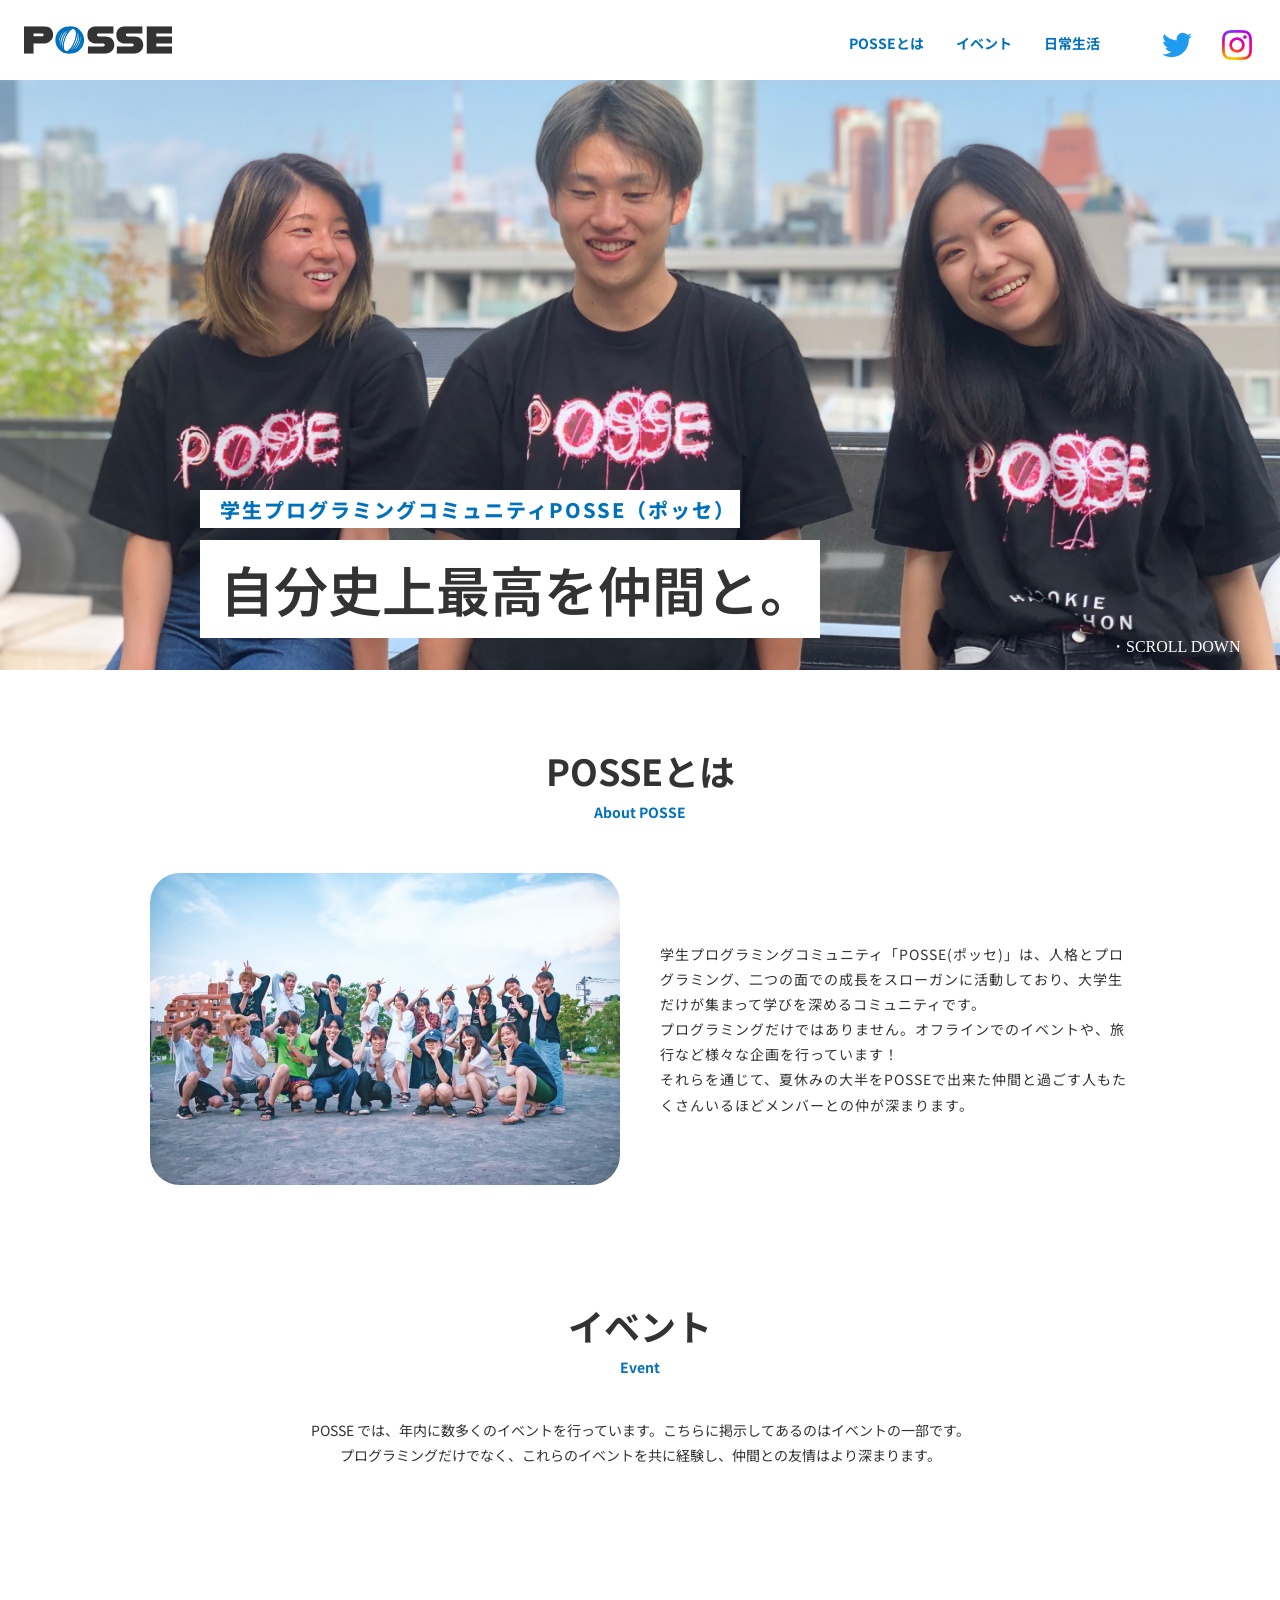
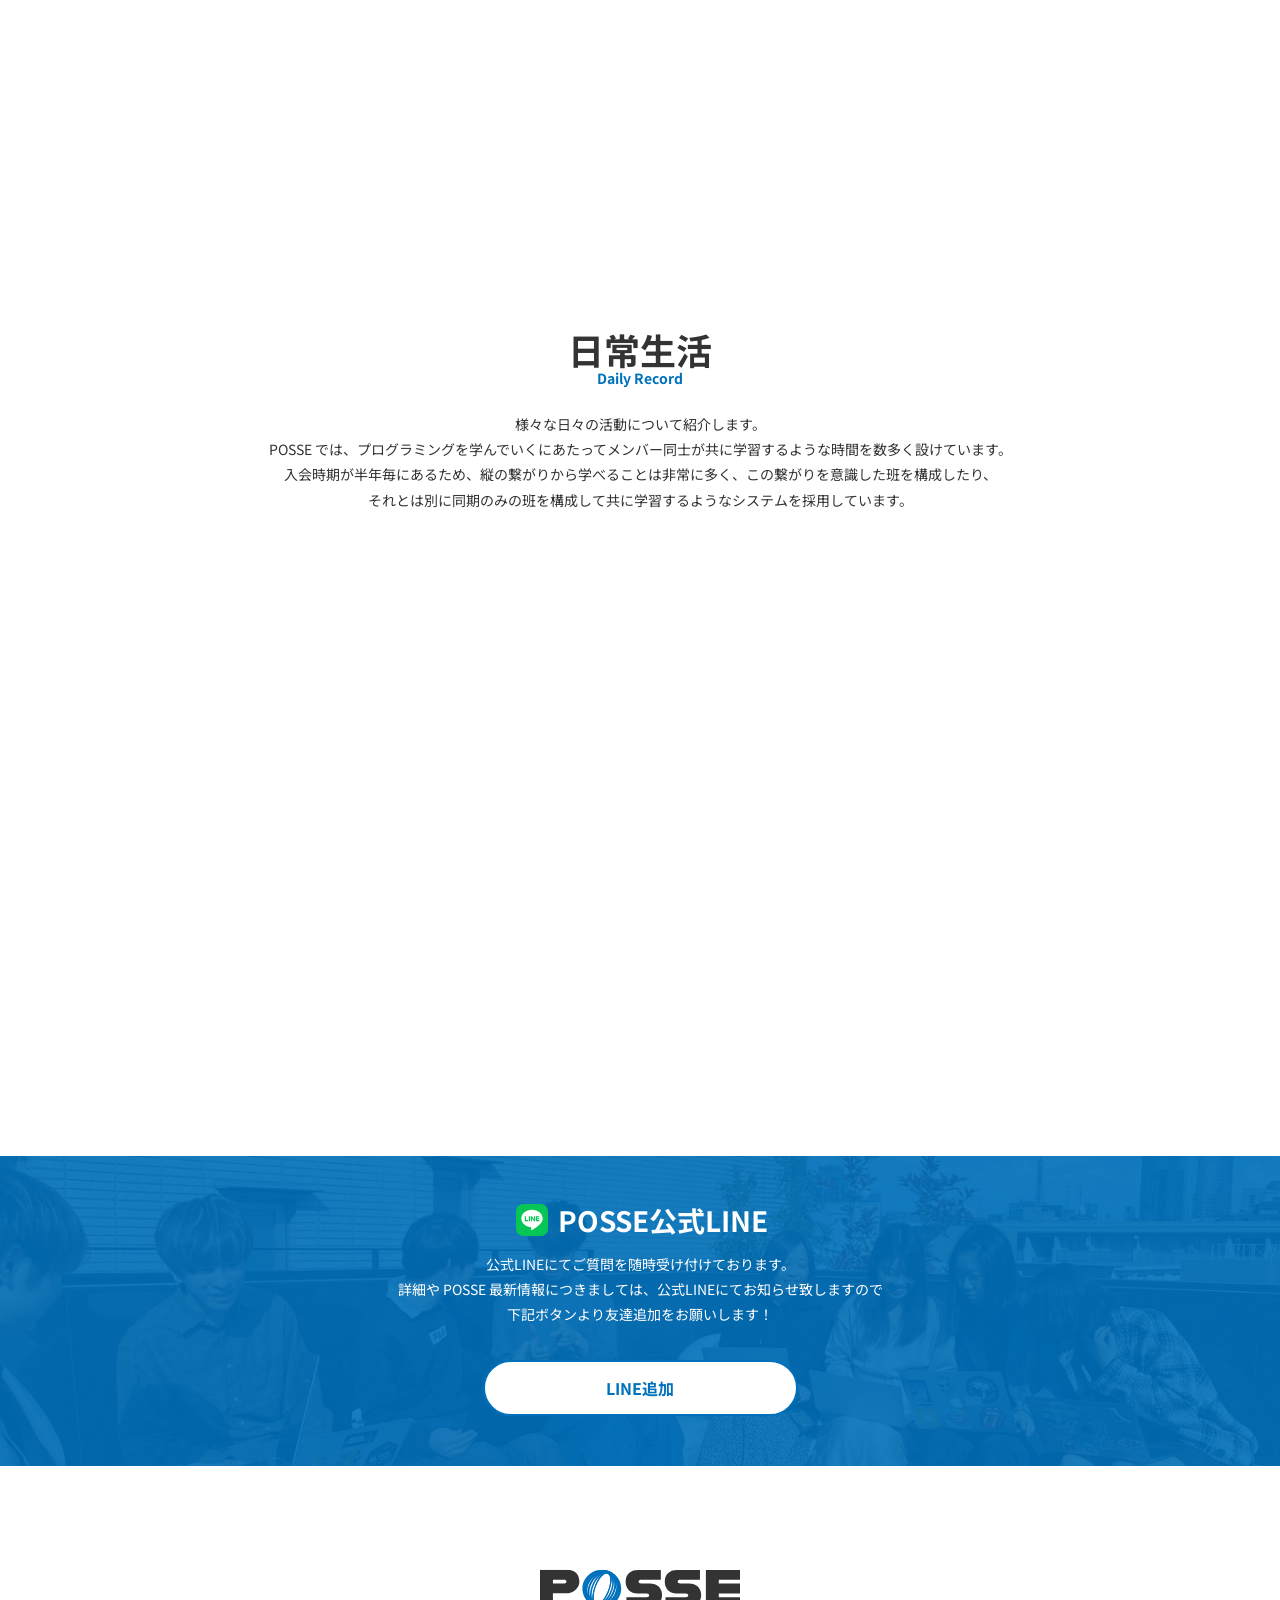
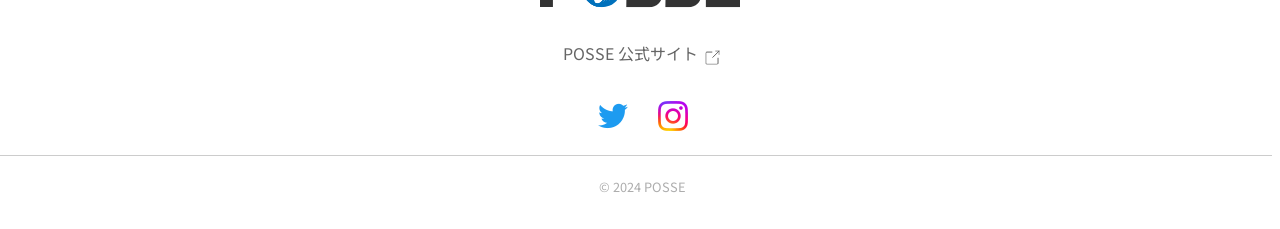
==== index/index.html @ 7b8f56f0 "変更した" ====
<!DOCTYPE html>
<html lang="en">
<head>
  <meta charset="UTF-8" />
  <meta name="viewport" content="width=device-width, initial-scale=1.0" />
  <meta http-equiv="X-UA-Compatible" content="IE=edge" />
  <title>POSSE課題</title>
  <link rel="stylesheet" href="../assets/css/style.css">
  <link rel="stylesheet" href="../assets/css/reset.css">
  <script src="https://cdn.jsdelivr.net/npm/@splidejs/splide@4.1.4/dist/js/splide.min.js"></script>
  <link href="https://cdn.jsdelivr.net/npm/@splidejs/splide@4.1.4/dist/css/splide.min.css" rel="stylesheet">
  <link rel="stylesheet" href="../assets/css/sp/style.css">
  <link rel="preconnect" href="https://fonts.googleapis.com">
  <link rel="preconnect" href="https://fonts.gstatic.com" crossorigin>
  <link href="https://fonts.googleapis.com/css2?family=Noto+Sans+JP:wght@100..900&family=Plus+Jakarta+Sans:ital,wght@0,200..800;1,200..800&display=swap" rel="stylesheet">
</head>
<body>
  <header id="header" class="header">
    <a class="logo" href="./index.html"><img src="../assets/img/logo.svg" alt="POSSE"></a>
    <button id="hamburger" class="hamburger"><span></span><span></span><span></span></button>
    <nav class="nav">
      <ul class="navigate">
        <li class="explain"><a href="#explain-section">POSSEとは</a></li>
        <li class="event"><a href="#event-section">イベント</a></li>
        <li class="life"><a href="#Daily">日常生活</a></li>
      </ul>
    <div class="wrap-icon">
      <ul class="SNS">
        <li>
          <a href="https://twitter.com/posse_2024">
            <img class="img" src="../assets/img/icon-twitter.png" alt="twitter">
          </a>
        </li>
        <li>
          <a href="https://www.instagram.com/posse_programming/">
            <img class="img" src="../assets/img/icon-instagram.png" alt="instagram">
          </a>
        </li>
      </ul>
      <div class="nav-button">
        <a href="https://line.me/R/ti/p/@651htnqp?from=page" class="add-line">
          <p class="add-text">LINE追加</p>
        </a>
      </div>
      <div class="nav-site">
        <ul class="icon">
          <li class="button-site">
            <p class="text">POSSE 公式サイト</p>
            <a href="https://posse.community/" class="link">
              <img src="../assets/img/icon-external-link.svg">
            </a>
          </li>
        </ul>
      </div>
    </div>
    </nav>
  </header>
  <main class="main">
    <section id="mainvisual" class="mainvisual">
      <div class="mainvisual-inner">
        <div class="wrapper">
          <div class="mainvisual-head">
            <h1>学生プログラミングコミュニティPOSSE（ポッセ）</h1>
          </div>
          <div class="mainvisual-head2">
            <p>自分史上最高を仲間と。</p>
          </div>
        </div>
        <div class="scroll">・SCROLL DOWN</div>
      </div>
    </section>
    <section id="explain-section" class="explain-section">
      <div class="explain-title">
        <p id="explain" class="explain-up">POSSEとは</p>
        <p id="about" class="explain-down">About POSSE</p>
      </div>
      <div class="two">
      <div class="explain-visual"></div>
        <p class="explain-long">学生プログラミングコミュニティ「POSSE(ポッセ)」は、人格とプログラミング、二つの面での成長をスローガンに活動しており、大学生だけが集まって学びを深めるコミュニティです。
          <br>プログラミングだけではありません。オフラインでのイベントや、旅行など様々な企画を行っています！
          <br>それらを通じて、夏休みの大半をPOSSEで出来た仲間と過ごす人もたくさんいるほどメンバーとの仲が深まります。
        </p>
      </div>
    </section>
    <section id="event-section" class="about-event">
      <div class="three">
        <div class="event-title">
          <p class="event-up">イベント</p>
          <p class="event-down">Event</p>
        </div>
        <p class="event-lead">POSSE では、年内に数多くのイベントを行っています。こちらに掲示してあるのはイベントの一部です。<br>プログラミングだけでなく、これらのイベントを共に経験し、仲間との友情はより深まります。</p>
      </div>
      <div id="slider1" class="event-card splide">
        <div class="splide__track">
          <ul class="event-image splide__list">
            <li class="splide__slide card1">
              <img src="../assets/img/img-event01.jpg" class="e-img1">
              <div class="card-body">
                <p class="month">May</p>
                <p class="card-title">入学式</p>
              </div>
            </li>
            <li class="splide__slide card1">
              <img src="../assets/img/img-event02.jpg" class="e-img2">
              <div class="card-body">
                <p class="month2">June</p>
                <p class="card-title">ハッカソン</p>
              </div>
            </li>
            <li class="splide__slide card1">
              <img src="../assets/img/img-event03.jpg" class="e-img3">
              <div class="card-body">
                <p class="month">May</p>
                <p class="card-title">課題サポート会</p>
              </div>
            </li>
            <li class="splide__slide card1">
              <img src="../assets/img/img-event04.jpg" class="e-img4">
              <div class="card-body">
                <p class="month3">March-May</p>
                <p class="card-title">チーム開発</p>
              </div>
            </li>
          </ul>
        </div>
      </div>
    </section>
    <section id="Daily" class="Daily">
      <div class="four">
        <div class="Daily-title">
          <p class="Daily-up">日常生活</p>
          <p class="Daily-down">Daily Record</p>
        </div>
        <p class="Daily-lead">様々な日々の活動について紹介します。
          <br>POSSE では、プログラミングを学んでいくにあたってメンバー同士が共に学習するような時間を数多く設けています。
          <br>入会時期が半年毎にあるため、縦の繋がりから学べることは非常に多く、この繋がりを意識した班を構成したり、
          <br class="br2">それとは別に同期のみの班を構成して共に学習するようなシステムを採用しています。
        </p>
      </div>
      <div id="slider2" class="daily-slide splide">
        <div class="splide__track">
          <ul class="Daily-flow splide__list">
            <li class="splide_slide Daily-card1">
              <div class="Daily-text1">
                <h1 class="meetup"><span>01</span> ミートアップ</h1>
                <ul class="list-box">
                  <li class="Daily-list"> 毎週月曜日 19:30~22:30</li>
                  <li class="Daily-list"> 全員参加</li>
                </ul>
                <div class="Daily-detail1">全体ミーティングです。
                  <br>各局からのお知らせや、講演会など目白押しです。
                </div>
              </div>
              <div class="D-1">
                <img src="../assets/img/img-daily01.jpg" class="Daily-img1">
              </div>
            </li>
            <li class="splide_slide Daily-card2">
              <div class="Daily-text2">
                <h1 class="study"><span>02</span>縦もく</h1>
                <ul>
                  <li class="Daily-list2"> 週1回 2時間</li>
                </ul>
                <div class="Daily-detail2">zoom を繋ぎ、わからないところを先輩に質問できます。
                  <br>わかるまで丁寧に教えてくれます。
                </div>
              </div>
              <div>
                <img src="../assets/img/img-daily02.jpg" class="Daily-img2">
              </div>
            </li>
            <li class="splide_slide Daily-card3">
              <div class="Daily-text1">
                <h1 class="study2"><span>03</span>横もく</h1>
                <ul>
                  <li class="Daily-list3"> 週1回 3時間</li>
                </ul>
                <div class="Daily-detail3">同期と 3 ～ 4 人一組で学習しながら、わからないところを共有、質問できます。オフラインで集合したり、共にハッカソンに挑んだりします。</div>
              </div>
              <div>
                <img src="../assets/img/img-daily03.jpg" class="Daily-img3">
              </div>
            </li>
          </ul>
        </div>
      </div>
    </section>
    <section class="line-section">
      <h2 class="line-title">
        <img src="../assets/img/icon-line.svg" alt="LINE" class="line-icon2">
        POSSE公式LINE
      </h2>
      <div class="line-lead">公式LINEにてご質問を随時受け付けております。
        <br>詳細や POSSE 最新情報につきましては、公式LINEにてお知らせ致しますので
        <br class="line-br">下記ボタンより友達追加をお願いします！
      </div>
      <div class="button">
        <a href="https://line.me/R/ti/p/@651htnqp?from=page" class="add-line">
          <p class="add-text">LINE追加</p>
        </a>
      </div>
    </section>
  </main>
  <footer class="footer">
    <div class="div">
    <a href="./index.html"><img class="logo2" src=../assets/img/logo.svg alt=POSSE></a>
      <ul class="icon">
        <li class="site">
          <p class="text">POSSE 公式サイト</p>
          <a href="https://posse.community/" class="link">
            <img src="../assets/img/icon-external-link.svg">
          </a>
        </li>
      </ul>
      <ul class="SNS2">
        <li class="inner">
          <a href="https://twitter.com/posse_2024"><img class="img2" src="../assets/img/icon-twitter.png" alt="twitter"></a>
        </li>
        <li class="inner">
          <a href="https://www.instagram.com/posse_programming/"><img class="img2" src="../assets/img/icon-instagram.png" alt="instagram"></a>
        </li>
      </ul>
      <div class="border"></div>
      <small>&copy; 2024 POSSE</small>
    </div>
    <div>
    </div>
  </footer>
  <!-- 「/path/to」 の部分は実際のパスで書き換えます（「assets/js/」など）-->
  <script src="../assets/js/script.js"></script>
</body>
</html>
---- assets/css/style.css ----
/**
* File Name : style.css
* Version : 1.0
* Description : POSSE課題 完成版
* Since : 2023-05-07
*
* ---- Table of Contents ----
*
* 1.0 - Common
*    1.1 - カスタムプロパティ
*    1.2 - ベーススタイル
*    1.3 - 汎用スタイル
*
* 2.0 - Sections
*    2.1 - ヘッダー
*    2.2 - フッター
*    2.3 - メインビジュアル
*    2.4 - POSSEとは
*    2.5 - イベント
*    2.6 - 日常生活
*    2.7 - 公式LINE
*
* 3.0 - Animation, JavaScript Object
*    3.1 - フェードイン
*    3.2 - スライダー
*
*/

/* 1.0 - Common */
/* ============================================ */

/**
 * 1.1 - カスタムプロパティ
 *
 * https://developer.mozilla.org/ja/docs/Web/CSS/Using_CSS_custom_properties
 */

/**
 * 1.2 - ベーススタイル
 */
body {
  color: #333333;
}

/**
 * 1.3 - 汎用スタイル
 */

/* 2.0 - Sections */
/* ============================================ */

/**
 * 2.1 - ヘッダー
 */
.header{
  display: flex;
  justify-content: space-between;
  align-items: center;
  width: 100%;
  height: 80px;
  padding-right: 24px;
  padding-left: 24px;
  z-index: 11;
  position: fixed;
  top: 0;
  background-color: #fff;
  transition-duration: 0.3s;
  transition-timing-function: linear;
}

.logo{
  width: 148px;
  height: 27.53px;
  z-index: 100;
  transition-duration: 0.3s;
  transition-timing-function: linear;
}

.header.clear{
  background-color: transparent;
  border: none;
}

.header.clear .logo,
.header.clear .navigate li,
.header.clear .img,
.header.clear .hamburger{
  filter: brightness(0) invert(1);
} 

.header.clear.open .logo,
.header.clear.open .navigate li,
.header.clear.open .img,
.header.clear.open .hamburger{
  filter: none;
}



.header.open .hamburger span:nth-child(1){
  transform: rotate(45deg) translate(7.5px, 7.5px);
  transition: 0.3s linear;
  
}
.header.open .hamburger span:nth-child(2){
  opacity: 0;
  transition: 0.3s linear;
}

.header.open .hamburger span:nth-child(3){
  transform: rotate(-45deg) translate(5px, -5px);
  transition: 0.3s linear;
}

.nav{
  text-align: right;
  width: 421px;
  height: 40px;
  display: inline-block;
}

.navigate{
  display: inline-flex;
  margin: 7.5px;
  margin-right: 48px;
}

  .explain{
  display: inline-block;
  color: #0071BC;
  font-size: 14px;
  font-weight: 700;
  height: 25px;
  line-height: 180%;
  letter-spacing: 10%;
  font-family: "Noto Sans JP", sans-serif;
  transition-duration: 0.3s;
  transition-timing-function: linear;
}

.event{
  display: inline-block;
  color: #0071BC;
  font-size: 14px;
  font-weight: 700;
  height: 25px;
  line-height: 180%;
  letter-spacing: 10%;
  margin-right: 32px;
  margin-left: 32px;
  font-family: "Noto Sans JP", sans-serif;
  transition-duration: 0.3s;
  transition-timing-function: linear;
}

.life{
  display: inline-block;
  color: #0071BC;
  font-size: 14px;
  font-weight: 700;
  height: 25px;
  line-height: 180%;
  letter-spacing: 10%;
  font-family: "Noto Sans JP", sans-serif;
  transition-duration: 0.3s;
  transition-timing-function: linear;
}

.img{
  width: 50px;
  height: 50px;
  padding: 5px;
  transition-duration: 0.3s;
  transition-timing-function: linear;
}

.SNS{
  width: 104px;
  height: 40px;
  display: inline-flex;
  vertical-align: middle;
  gap: 15px;
  margin-bottom: 10px;
}

.wrap-icon{
  display: inline;
}


/**
 * 2.2 - フッター
 */
.footer{
  width: fit-content;
  margin:auto;
  margin-top: 80px;
  position: relative;
  margin-bottom: 90px;
}

.div{
  width: 200px;
  height: 170px;
}

.logo2{
  width: 200px;
  height: 38.83px;
  margin-bottom: 10px;
}

.icon{
  color: #666666;
  width: 200px;
  height: 25px;
  display:flex;
  align-items: center;
  white-space: nowrap;
  margin-top: 24px;
  margin-bottom: 24px;
}

.link{
  color: #666666;
  width: 15px;
  height: 15px;
  align-items: center;
  margin: 0 auto;
  text-align: center;
  display: inline-block;
}

.text{
  width: 140px;
  height: 10px;
  display: inline-block;
  font-family: "Noto Sans JP", sans-serif;
}

.site{
  margin: 0 auto;
  text-align: center;
}

.SNS2{
  width: 104px;
  height: 40px;
  gap: 15px;
  display: flex;
  margin-left: 48px;
  margin-bottom: 10px;
}

.inner{
  text-align: center;
}

.img2{
  width: 50px;
  height: 50px;
  padding: 5px;
  display: inline-block;
}

.border {
  height: 1px;
  background-color: #ccc;
  width: 100vw;
  position: relative;
  left: calc(-50vw + 50%);
  margin: 24px 0;
  transform: translateX(-8px);
}


small{
  display: block;
  width: 82px;
  height: 15px;
  color: #ADADAD;
  margin: 0 auto;
  white-space: nowrap;
  text-align: center;
}

/**
 * 2.3 - メインビジュアル
 */
.mainvisual-inner{
  height: 670px;
  background-image: url(../img/bg-mainvisual.jpg);
  background-size: cover;
  background-repeat: no-repeat;
}

.wrapper{
  display: inline-block;
  margin-top: 490px;
  margin-left: 200px;
  width: 620px;
  max-width: 100%;
}

.mainvisual-head{
  width: 540px;
  height: 38px;
  margin-bottom: 12px;
  display: flex;
  background-color: #fff;
  align-items: center;
  padding-right: 4px;
  padding-left: 20px;
  font-size: 20px;
  color: #0071BC;
  font-weight: 800;
  letter-spacing: 2px;
  font-family: "Noto Sans JP", sans-serif;
}

.mainvisual-head2{
  width: 100%;
  height: 98px;
  background-color: #fff;
  display: flex;
  align-items: center;
  padding-left: 20px;
  font-size: 54px;
  font-weight: 600;
  font-family: "Noto Sans JP", sans-serif;
}

.scroll{
  width: 133px;
  height: 21px;
  display: inline-block;
  margin: 0px 0px 0px 1110px;
  color: #fff;
  font-weight: 500;
}

/**
 * 2.4 - POSSEとは
 */
.explain-section{
  width: 980px;
  height: 435px;
  margin: 0 auto;
  margin-top: 80px;
}

.explain-title{
  width: 201px;
  height: 83px;
  text-align: center;
  margin: 0 auto;
  margin-bottom: 40px;
}

.explain-up{
  font-size: 36px;
  font-weight: 700;
  height: 54px;
  font-family: "Noto Sans JP", sans-serif;
}

.explain-down{
  font-size: 14px;
  font-weight: 700;
  color: #0071BC;
  height: 29px;
  font-family: "Noto Sans JP", sans-serif;
}

.two{
  width: 980px;
  height: 312px;
  display: grid;
  grid-template-columns: 470px 510px;
}

.explain-visual{
  height: 312px;
  background-image: url(../img/img-about.jpg);
  background-repeat: no-repeat;
  background-size: contain;
  border-radius: 30px;
}

.explain-long{
  height: 175px;
  font-size:  14px;
  font-weight: 400;
  letter-spacing: 1px;
  line-height: 180%;
  padding-left: 40px;
  margin-top: 68.5px;
  font-family: "Noto Sans JP", sans-serif;
}
/**
 * 2.5 - イベント
 */
.about-event{
  margin-top: 120px;
  overflow-x: clip;
  padding: 0 2rem;
}

.three{
  width:690px;
  height: 173px;
  margin: 0 auto;
}

.event-title{
  width: 150px;
  height: 83px;
  text-align: center;
  margin: 0 auto;
}

.event-up{
  width: 150px;
  height: 54px;
  font-size: 36px;
  font-weight: 700;
  font-family: "Noto Sans JP", sans-serif;
}

.event-down{
  width: 45px;
  height: 21px;
  color: #0071BC;
  font-size: 14px;
  font-weight: 700; 
  display: inline-block;
  font-family: "Noto Sans JP", sans-serif;
}

.event-lead{
  width: 690px;
  height: 50px;
  font-size: 14px;
  font-weight: 400;
  text-align: center;
  margin: 30px 0 0 0;
  line-height: 180%;
  font-family: "Noto Sans JP", sans-serif;
}


.event-card .splide__track{
  overflow: visible;
}

.event-card{
  margin: 0 auto;
  margin-top: 30px; 
}

.e-img2{
  width: 320px;
  height: 200px;
}

.e-img3{
  width: 320px;
  height: 200px;
}

.e-img4{
  width: 320px;
  height: 200px;
}

.e-img1{
  width: 320px;
  height: 200px;
}

.card1{
  width: 320px;
  height: 301px;
  overflow: hidden;
}

.card1 img{
  border-radius: 10px 10px 0 0 ;
}

.card-body{
  width: 320px;
  height: 101px;
  background-color: #F7F9FB;
  padding-top: 20px;
  border-radius: 0 0 10px 10px;
}

.month{
  color: #fff;
  background-color: #0071BC;
  width: 55px;
  height: 25px;
  border-radius: 30px;
  margin: 0 auto;
  text-align: center;
  font-size: 14px;
  padding-top: 3px;
  font-family: "Noto Sans JP", sans-serif;
}

.month2{
  color: #fff;
  background-color: #0071BC;
  width: 59px;
  height: 25px;
  border-radius: 30px;
  margin: 0 auto;
  text-align: center;
  font-size: 14px;
  padding-top: 3px;
  font-family: "Noto Sans JP", sans-serif;
}

.month3{
  color: #fff;
  background-color: #0071BC;
  width: 118px;
  height: 25px;
  border-radius: 30px;
  margin: 0 auto;
  text-align: center;
  font-size: 14px;
  padding-top: 3px;
  font-family: "Noto Sans JP", sans-serif;
}

.card-title{
  font-weight: 700;
  text-align: center;
  font-size: 18px;
  font-family: "Noto Sans JP", sans-serif;
}

/**
 * 2.6 - 日常生活
 */
.four{
  width: 779px;
  height: 223px;
  margin: 0 auto;
  margin-top: 120px;
}

.Daily-title{
  width: 150px;
  height: 83px;
  text-align: center;
  margin: 0 auto;
}

.Daily-up{
  font-size: 36px;
  font-weight: 700;
  font-family: "Noto Sans JP", sans-serif;
}

.Daily-down{
  font-size: 14px;
  font-weight: 700;
  color: #0071BC;
  font-family: "Noto Sans JP", sans-serif;
}

.Daily-lead{
  font-size: 14px;
  font-weight: 400;
  text-align: center;
  line-height: 180%;
  letter-spacing: 5%;
  font-family: "Noto Sans JP", sans-serif;
}

.Daily-card1{
  display: flex;
  margin-top: 40px;
}

.Daily-text1{
  width: 940px;
  height: 324px;
  background-color: #F7F9FB;
  margin-left: 120px;
  border-radius: 20px 0 20px 20px;
}

span{
  color: #0071BC;
  font-size: 58px;
  font-weight: 700;
  width: 68px;
  height: 58px;
  font-family: "Plus Jakarta Sans", sans-serif;
}

.meetup{
  font-size: 24px;
  font-weight: 700;
  padding: 40px 0 0 40px;
  font-family: "Noto Sans JP", sans-serif;
}

.list-box{
  margin: 20px 0 0 40px;
  width: 388px;
  height: 70px;
}

.Daily-list{
  font-size: 14px;
  font-weight: 700;
  letter-spacing: 10%;
  padding: 10px 0 0 0;
  font-family: "Noto Sans JP", sans-serif;
}

.Daily-list::before{
  content: "";
  display: inline-block;
  background-image: url(../img/icon-check.svg);
  width: 24px;
  height: 24px;
  background-size: contain;
  vertical-align: middle;
}

.Daily-detail1{
  line-height: 180%;
  letter-spacing: 5%;
  padding-left: 40px;
  margin-top: 10px;
  font-family: "Noto Sans JP", sans-serif;
}

.Daily-img1{
  width: 480px;
  height: 320px;
  margin: -40px 0 0 -410px;
  border-radius: 20px;
}

.Daily-card2{
  display: flex;
  margin-top: 120px;
  flex-direction: row-reverse;
  margin-right: 140px;
}

.Daily-text2{
  width: 940px;
  height: 324px;
  background-color: #F7F9FB;
  border-radius: 20px;
}

.study{
  font-size: 24px;
  font-weight: 700;
  margin-left: 470px;
  padding-top: 40px;
  font-family: "Noto Sans JP", sans-serif;
}

.Daily-img2{
  width: 480px;
  height: 320px;
  margin: -40px -400px 0 0;
  border-radius: 20px;
  position: relative;
  z-index: 10;
}

.Daily-detail2{
  margin-left: 470px;
  width: 440px;
  height: 50px;
  line-height: 180%;
  letter-spacing: 5%;
  font-family: "Noto Sans JP", sans-serif;
}

.Daily-list2{
  padding: 25px 0 15px 470px;
  font-size: 14px;
  font-weight: 700;
  line-height: 150%;
  font-family: "Noto Sans JP", sans-serif;
}

.Daily-list2::before{
  content: "";
  display: inline-block;
  background-image: url(../img/icon-check.svg);
  width: 24px;
  height: 24px;
  background-size: contain;
  vertical-align: middle;
}

.Daily-img3{
  width: 480px;
  height: 320px;
  margin: -40px 0 0 -410px;
  border-radius: 20px;
}

.study2{
  font-size: 24px;
  font-weight: 700;
  padding: 40px 0 0 40px;
  font-family: "Noto Sans JP", sans-serif;
}

.Daily-card3{
  display: flex;
  margin-top: 120px;
}

.Daily-detail3{
  width: 485px;
  line-height: 180%;
  letter-spacing: 5%;
  padding-left: 40px;
  font-family: "Noto Sans JP", sans-serif;
}

.Daily-list3{
  padding: 25px 0 15px 40px;
  font-size: 14px;
  font-weight: 700;
  letter-spacing: 10%;
  font-family: "Noto Sans JP", sans-serif;
}

.Daily-list3::before{
  content: "";
  display: inline-block;
  background-image: url(../img/icon-check.svg);
  width: 24px;
  height: 24px;
  background-size: contain;
  vertical-align: middle
}
/**
 * 2.7 - 公式LINE
 */
.line-section{
  margin-top: 160px;
  background-image: url(../img/bg-cta.jpg);
  background-repeat: no-repeat;
  background-size: contain;
  width: 100%;
  height: 333px;
  text-align: center;
}

.line-title{
  color: #fff;
  font-size: 28px;
  font-weight: 700;
  font-family: "Noto Sans JP", sans-serif;
}

.line-icon2{
  width: 40px;
  height: 40px;
  margin-top: 40px;
  padding-top: 8px;
}

.line-lead{
  color: #fff;
  margin-top: 16px;
  font-size: 14px;
  font-weight: 400;
  letter-spacing: 5%;
  line-height: 180%;
  font-family: "Noto Sans JP", sans-serif;
}

.button{
  text-align: center;
  margin-top: 32px;
}

.add-line{
  display: inline-block;
  width: 315px;
  height: 56px;
  color: #0071BC;
  background-color: #fff;
  border-radius: 30px;
  border: 2px solid #0071BC;
}

.add-line:hover{
  background-color: #0071BC;
  color: #fff;
  border: 2px solid #fff;
}

.add-text{
  text-align: center;
  line-height: 330%;
  font-size: 16px;
  font-weight: 700;
  letter-spacing: 10%;
  font-family: "Noto Sans JP", sans-serif;
}

small{
  font-family: "Noto Sans JP", sans-serif;
}


/* 3.0 - Animation, JavaScript Object */
/* ============================================ */

/**
 * 3.1 - フェードイン
 */

/**
 * 3.2 - スライダー
 */
---- assets/css/sp/style.css ----
/**
* File Name : style.css
* Description : POSSE課題(SP)
*
* ---- Table of Contents ----
*
* 1.0 - Common
*    1.1 - カスタムプロパティ
*    1.2 - ベーススタイル
*    1.3 - 汎用スタイル
*
* 2.0 - Sections
*    2.1 - ヘッダー
*    2.2 - フッター
*    2.3 - メインビジュアル
*    2.4 - POSSEとは
*    2.5 - イベント
*    2.6 - 日常生活
*    2.7 - 公式LINE
*
* 3.0 - Animation, JavaScript Object
*    3.1 - フェードイン
*    3.2 - スライダー
*
*/

/* ===================================================
  レスポンシブ
=================================================== */

  /* 1.0 - Common */
  /* ============================================ */
  /**

  * 1.2 - ベーススタイル
  */

  /**
  * 1.3 - 汎用スタイル
  */

  /* 2.0 - Sections */
  /* ============================================ */

  /**
  * 2.1 - ヘッダー
  */
@media (max-width: 768px) {
  .header{
    height: 48px;
    width: 100%;
  }

  .hamburger{
    width: 42px;
    height: 42px;
    z-index: 120;
    transition-duration: 0.3s;
    transition-timing-function: linear;
    padding-left: 10px;
  }

  .hamburger span{
    position: relative;
    display: block;
    width: 30px;
    height: 2px;
    background-color: #0071BC;
  }

  .hamburger span:nth-child(1){
    top: -7px;
  }

  .hamburger span:nth-child(2){
    top: 0px;
  }

  .hamburger span:nth-child(3){
    top: 7px;
  }


  .nav{
    position: fixed;
    width: 100%;
    height: 100vh;
    left: 0;
    top: 0;
    background-color: #F7F9FB;
    visibility: hidden;
    opacity: 0;
    transition: opacity 0.3s linear, visibility 0.3s linear;
    z-index: 90;
  }

  .header.open .nav{
    opacity: 1;
    visibility: visible;
  }

  .wrap-icon{
    display: flex;
    flex-direction: column;
  }

  .nav-button{
  text-align: center;
  order: 1;
  }

  .nav-site{
    order: 2;
  }

  .navigate{
    display: block;
    text-align: center;
    margin: 120px 0 120px 0;
  }

  .explain{
    display: block;
    width: 100%;
    font-size: 18px;
  }

  .event{
    display: block;
    width: 100%;
    margin: 32px 0 32px 0;
    font-size: 18px;
  }

  .life{
    display: block;
    width: 100%;
    font-size: 18px;
  }

  .icon{
    margin: 40px auto 0;
  }

  .SNS{
    order: 3;
    margin: 24px auto 0;
  }

  .button-site{
  margin: 0 auto;
  text-align: center;
  }
}

@media (min-width: 768px) {
  .nav-button{
    display: none;
  }

  .nav-site{
    display: none;
  }

}
      
  /**
  * 2.2 - フッター
  */

  /**
  * 2.3 - メインビジュアル
  */
@media (max-width: 768px) {
  .mainvisual-inner{
    background-image: url(../../img/sp/bg-mainvisual.jpg);
    background-size: cover;
    height: 380px;
  }

  .wrapper{
    margin: 285px 0 0 0;
    padding-left: 10px;
  }

  .mainvisual-head{
    width: 310px;
    height: 22px;
    font-size: 10.5px;
    padding: 0 0 0 8px;
  }

  .mainvisual-head2{
    width: 310px;
    height: 47px;
    font-size: 27px;
    padding: 0 0 0 8px;
  }

  .scroll{
    display: none;
  }
}

  /**
  * 2.4 - POSSEとは
  */
@media (max-width: 768px){
  .explain-section{
    width: 100%;
    height: auto;
    margin-top: 40px;
  }

  .explain-title{
    margin: 0 0 20px 120px;
    width: 134px;
    height: 55px;
  }

  .explain-up{
    font-size: 100%;
    height: 36px;
    font-size: 24px;
  }

  .explain-down{
    font-size: 100%;
    height: 15px;
    font-size: 10px;
  }

  .two{
    display: grid;
    grid-template-columns: 1fr;
    width: 375px;
    height: auto;
  }

  .explain-visual{
    background-size: contain;
    width: 351px;
    height: 233px;
    margin: 0 auto;
  }

  .explain-long{
    width: 95%;
    margin: 20px auto 0;
    padding: 0;
    height: 250px;
  }
}
  /**
  * 2.5 - イベント
  */
@media (max-width: 768px) {
  .about-event{
    margin-top: 80px;
  }

  .three{
    margin: 0  auto 20px;
    width: 353px;
    height: 175px;
  }

  .event-title{
    margin: 0 0 20px 100px;
  }

  .event-lead{
    width: 100%;
    height: auto;
    margin: 0 auto;
    text-align: left;
  }

  .event-card{
    white-space: nowrap;
    height: 301px;
    display: inline-block;
    width: 100%;
  }
  
  .event-image{
    display: flex;
    width: 100%;
    height: 301px;
    margin-left: 25px;
  }
  
  .card1{
    flex: 0 0 100%;
    width: 320px;
    height: 301px;
  }

  .card1 img {
    border-radius: 10px 10px 0 0;
  }

  .card-body{
    border-radius: 0 0 10px 10px;
  }
}
  /**
  * 2.6 - 日常生活
  */
@media (max-width:768px) {
  .four{
    width: 359px;
    height: 300px;
    margin: 80px auto 0;
  }

  .Daily-title{
    width: 359px;
    margin: 0 0 20px 0;
    height: 55px;
  }

  .Daily-lead{
    text-align: left;
    letter-spacing: 5%;
    width: 100%;
    padding-left: 10px;
  }

  .br2{
    display: none;
  }

  .Daily-card1{
    display: flex;
    flex-direction: column-reverse;
    width: 320px;
    margin: 0;
    flex: 0 0 100%;
  }
  .Daily-text1{
    width: 320px;
    margin: 0;
    border-radius: 0 0 20px 20px;
  }

  .Daily-img1{
    margin: 0;
    width: 320px;
    height: 200px;
    border-radius: 20px 20px 0 0;
  }

  .Daily-detail1{
    padding: 0;
    width: 290px;
    margin: 0 auto;
  }

  .Daily-card2{
    display: flex;
    flex-direction: column-reverse;
    width: 320px;
    margin: 0;
    flex: 0 0 100%;
  }

    .Daily-text2{
    width: 320px;
    margin: 0;
    border-radius: 0 0 20px 20px;
  }

  .study{
    margin: 0;
    padding-left: 40px;
  }

  .Daily-list2{
    padding: 0 0 0 40px;
    margin: 20px 0 15px 0;
  }

  .Daily-detail2{
    margin: 0 auto;
    width: 300px;
    height: auto;
  }

  .Daily-img2{
    margin: 0;
    width: 320px;
    height: 200px;
    border-radius: 20px 20px 0 0;
  }

  .Daily-card3{
    display: flex;
    flex-direction: column-reverse;
    width: 320px;
    margin: 0;
    flex: 0 0 100%;
  }
  .Daily-text3{
    width: 320px;
    margin: 0;
  }

  .Daily-img3{
    margin: 0;
    width: 320px;
    height: 200px;
    border-radius: 20px 20px 0 0;
  }

  .Daily-detail3{
    width: 300px;
    padding: 0;
    margin: 0 auto;
  }

  .list-box{
    width: 250px;
  }
}
  /**
  * 2.7 - 公式LINE
  */
@media (max-width: 768px) {
  .line-section{
    background-image: url(../../img/sp/bg-cta.jpg);
    height: 360px;
    background-repeat: no-repeat;
    width: 100%;
  }

  .line-lead{
    width: 345px;
    height: 99px;
    text-align: left;
    margin: 16px auto 0;
  }

  .line-br{
    display: none;
  }
}
  /* 3.0 - Animation, JavaScript Object */
  /* ============================================ */

  /**
  * 3.1 - フェードイン
  */

  /**
  * 3.2 - スライダー
  */
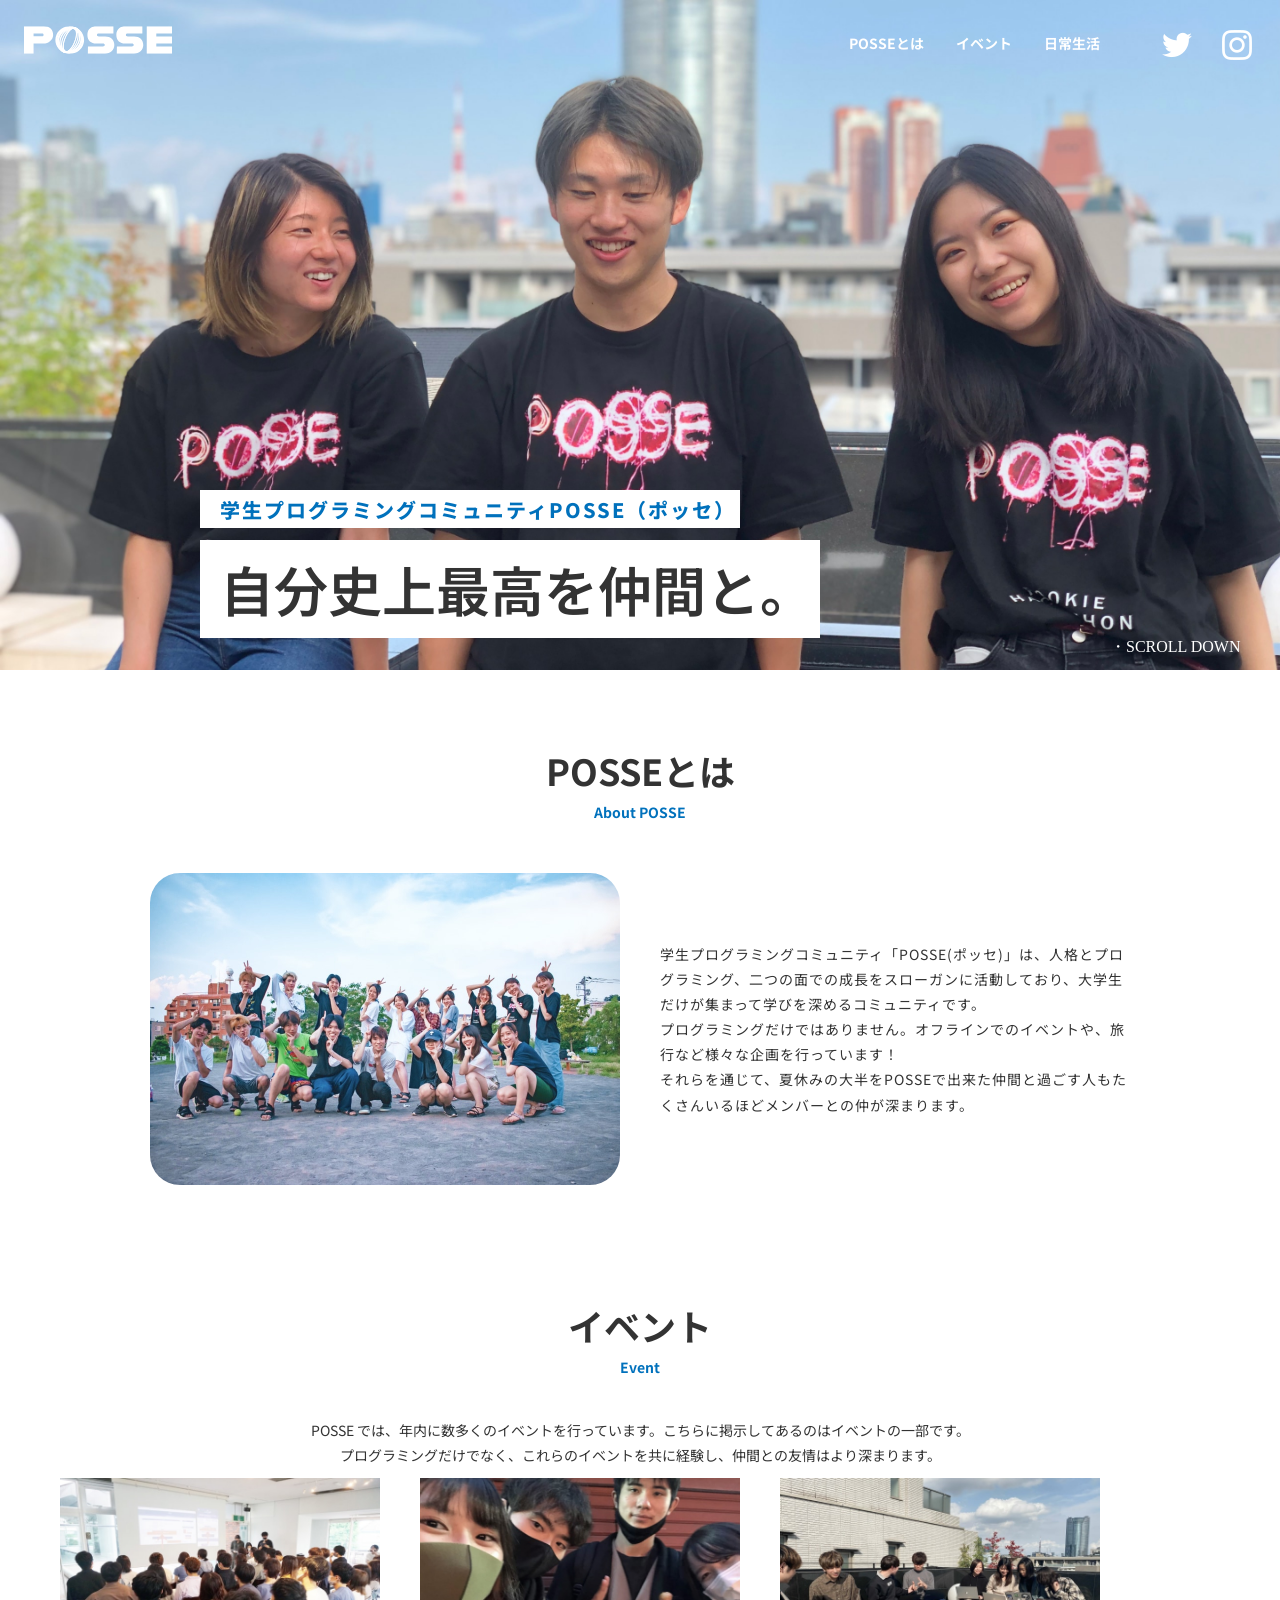
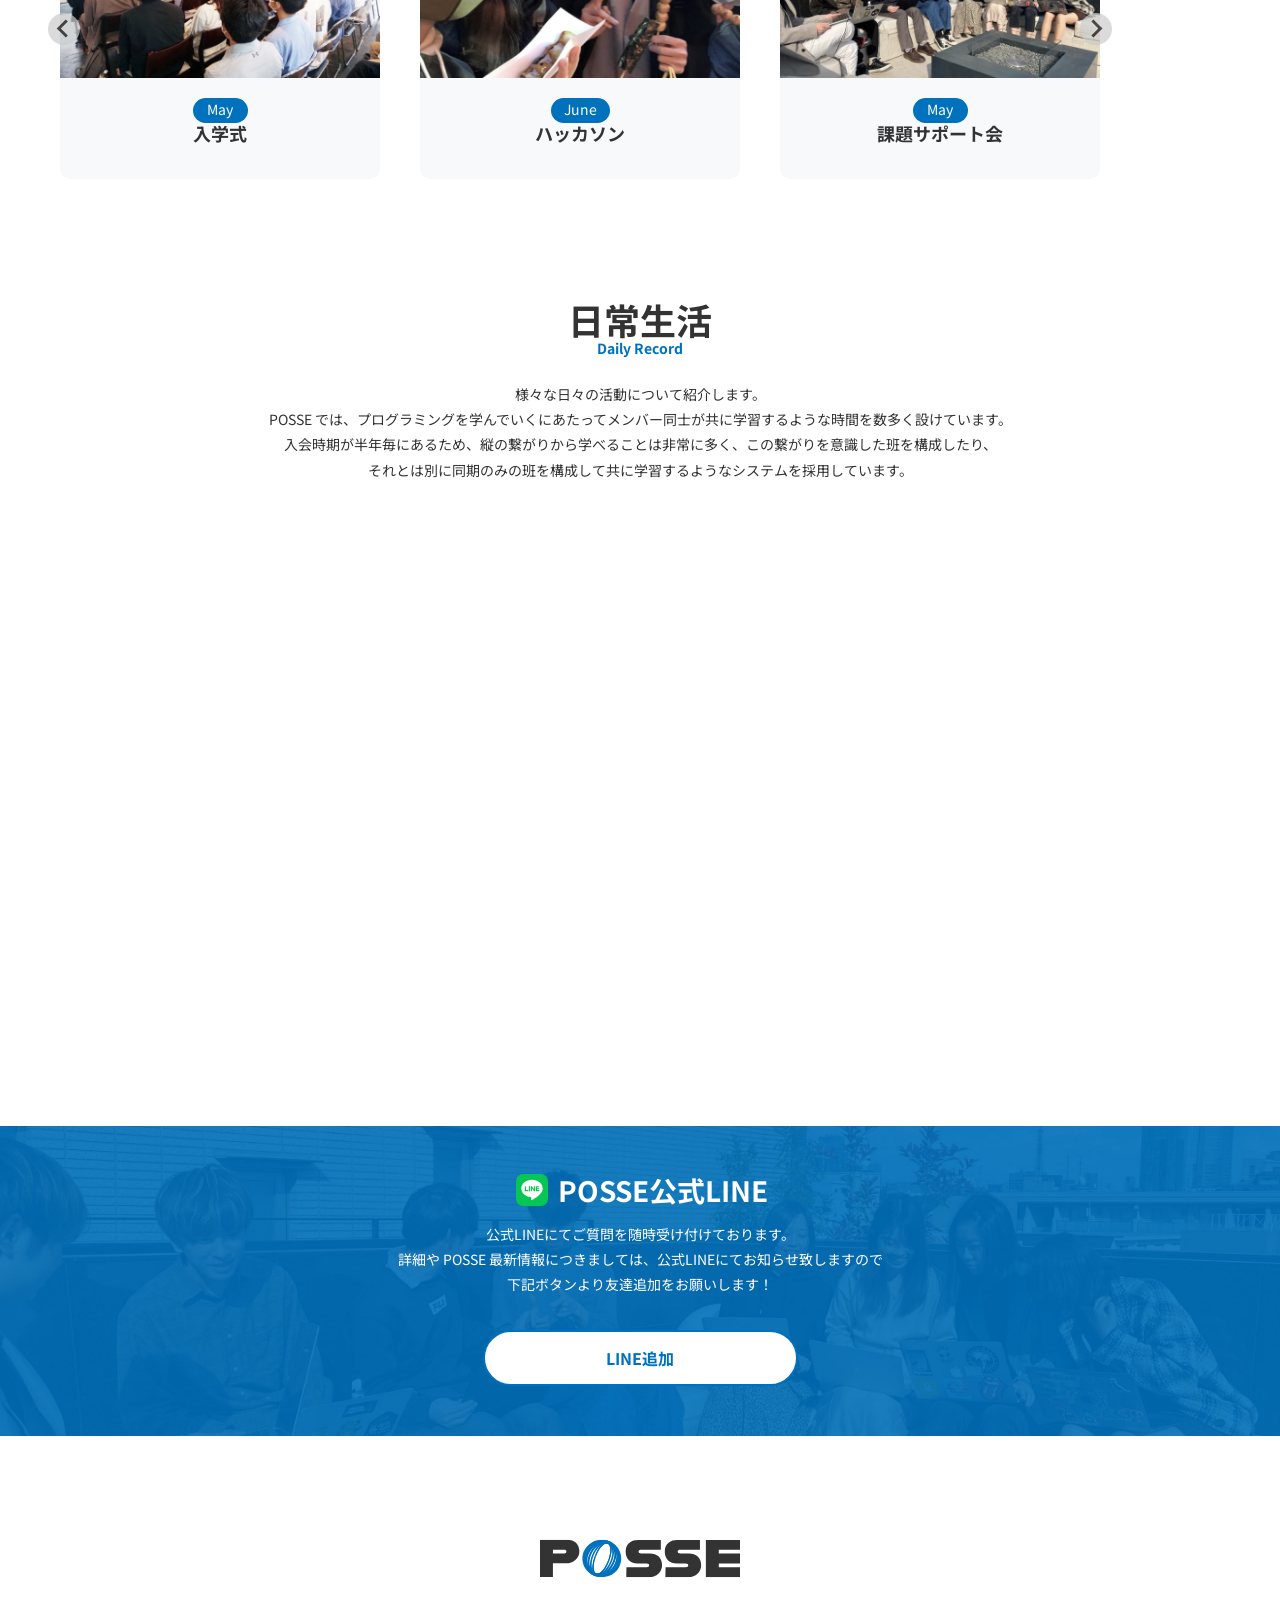
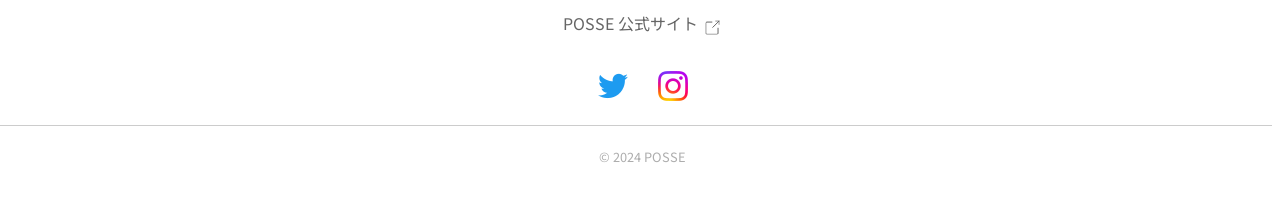
==== commit 4cf909f3: "fix:splider1" ====
--- a/index/index.html
+++ b/index/index.html
@@ -90,31 +90,31 @@
         </div>
         <p class="event-lead">POSSE では、年内に数多くのイベントを行っています。こちらに掲示してあるのはイベントの一部です。<br>プログラミングだけでなく、これらのイベントを共に経験し、仲間との友情はより深まります。</p>
       </div>
-      <div id="slider1" class="event-card splide">
+      <div id="slider1" class="event-card splide" aria-label="Splideの基本的なHTML">
         <div class="splide__track">
-          <ul class="event-image splide__list">
-            <li class="splide__slide card1">
+          <ul class="splide__list">
+            <li class="splide__slide">
               <img src="../assets/img/img-event01.jpg" class="e-img1">
               <div class="card-body">
                 <p class="month">May</p>
                 <p class="card-title">入学式</p>
               </div>
             </li>
-            <li class="splide__slide card1">
+            <li class="splide__slide">
               <img src="../assets/img/img-event02.jpg" class="e-img2">
               <div class="card-body">
                 <p class="month2">June</p>
                 <p class="card-title">ハッカソン</p>
               </div>
             </li>
-            <li class="splide__slide card1">
+            <li class="splide__slide">
               <img src="../assets/img/img-event03.jpg" class="e-img3">
               <div class="card-body">
                 <p class="month">May</p>
                 <p class="card-title">課題サポート会</p>
               </div>
             </li>
-            <li class="splide__slide card1">
+            <li class="splide__slide">
               <img src="../assets/img/img-event04.jpg" class="e-img4">
               <div class="card-body">
                 <p class="month3">March-May</p>
--- a/assets/css/style.css
+++ b/assets/css/style.css
@@ -449,14 +449,14 @@
 }
 
 
-.event-card .splide__track{
+/* .event-card .splide__track{
   overflow: visible;
-}
-
-.event-card{
+} */
+
+/* .event-card{
   margin: 0 auto;
   margin-top: 30px; 
-}
+} */
 
 .e-img2{
   width: 320px;
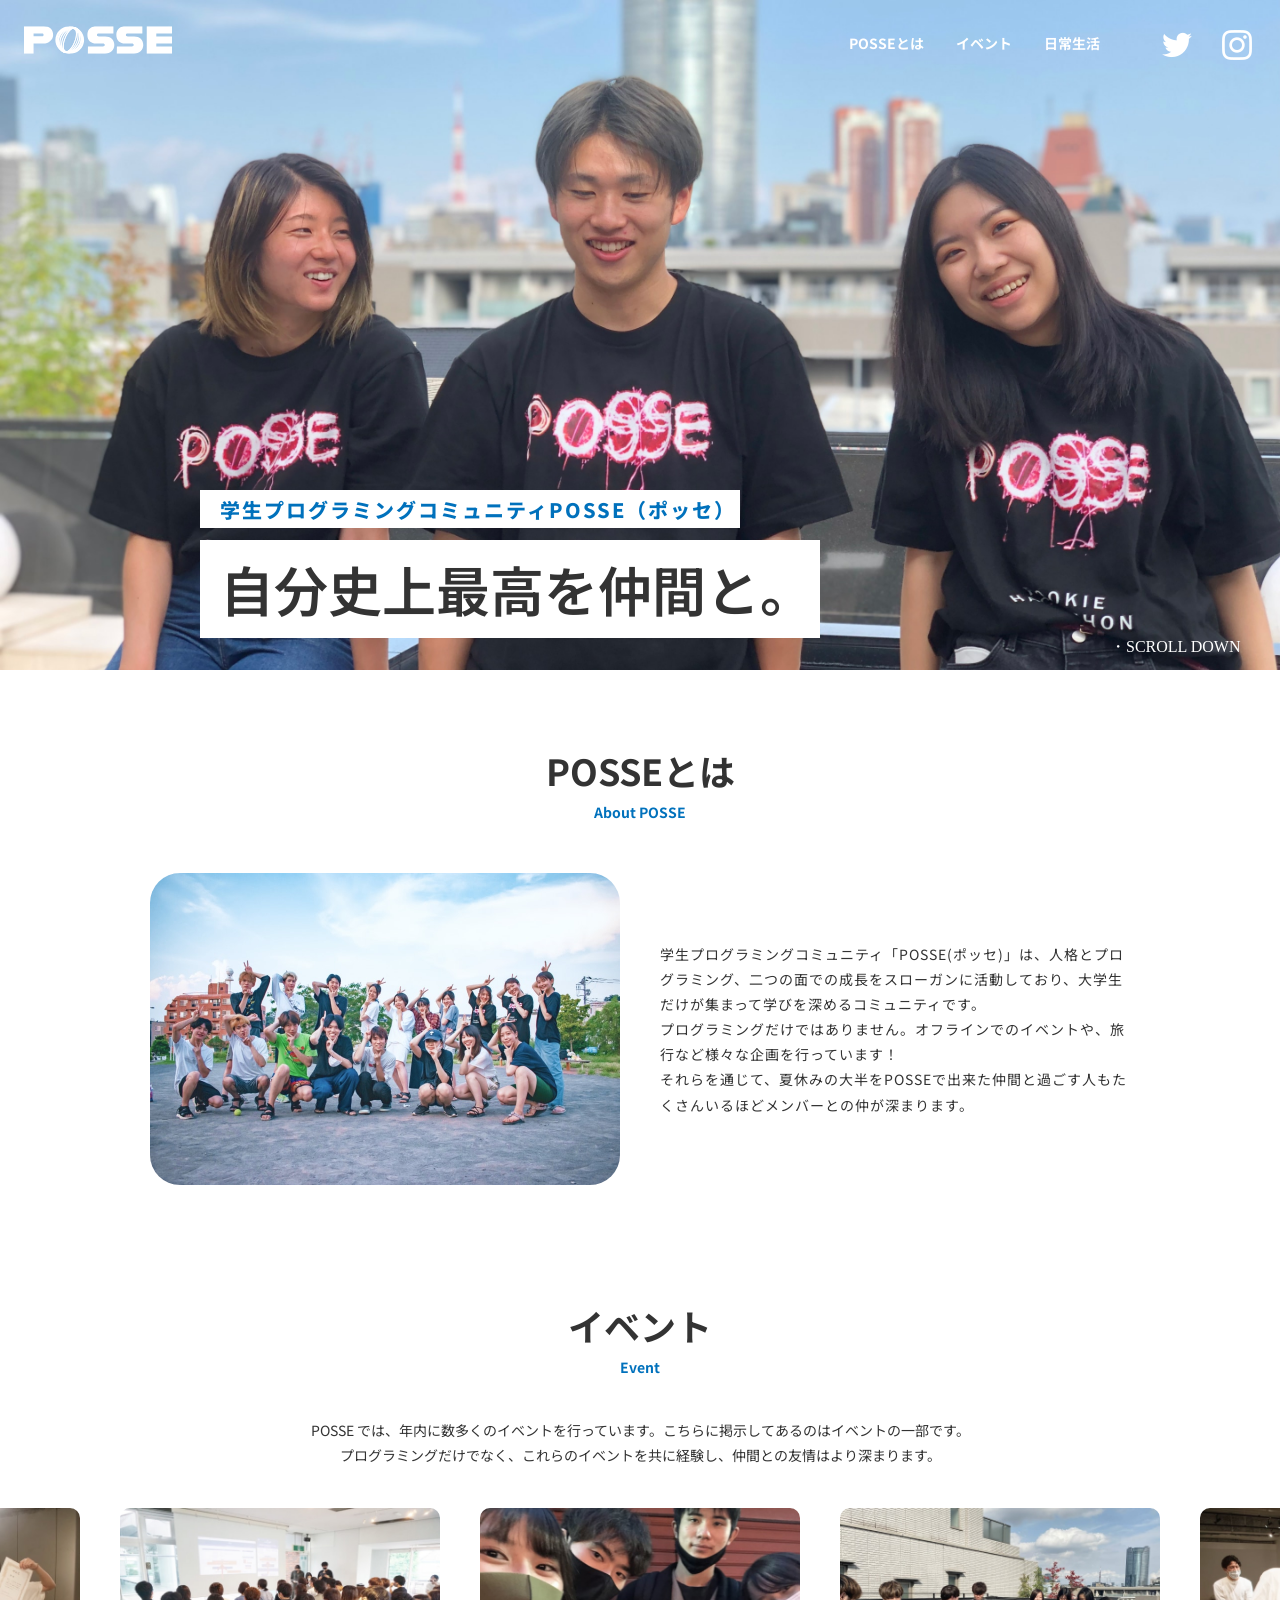
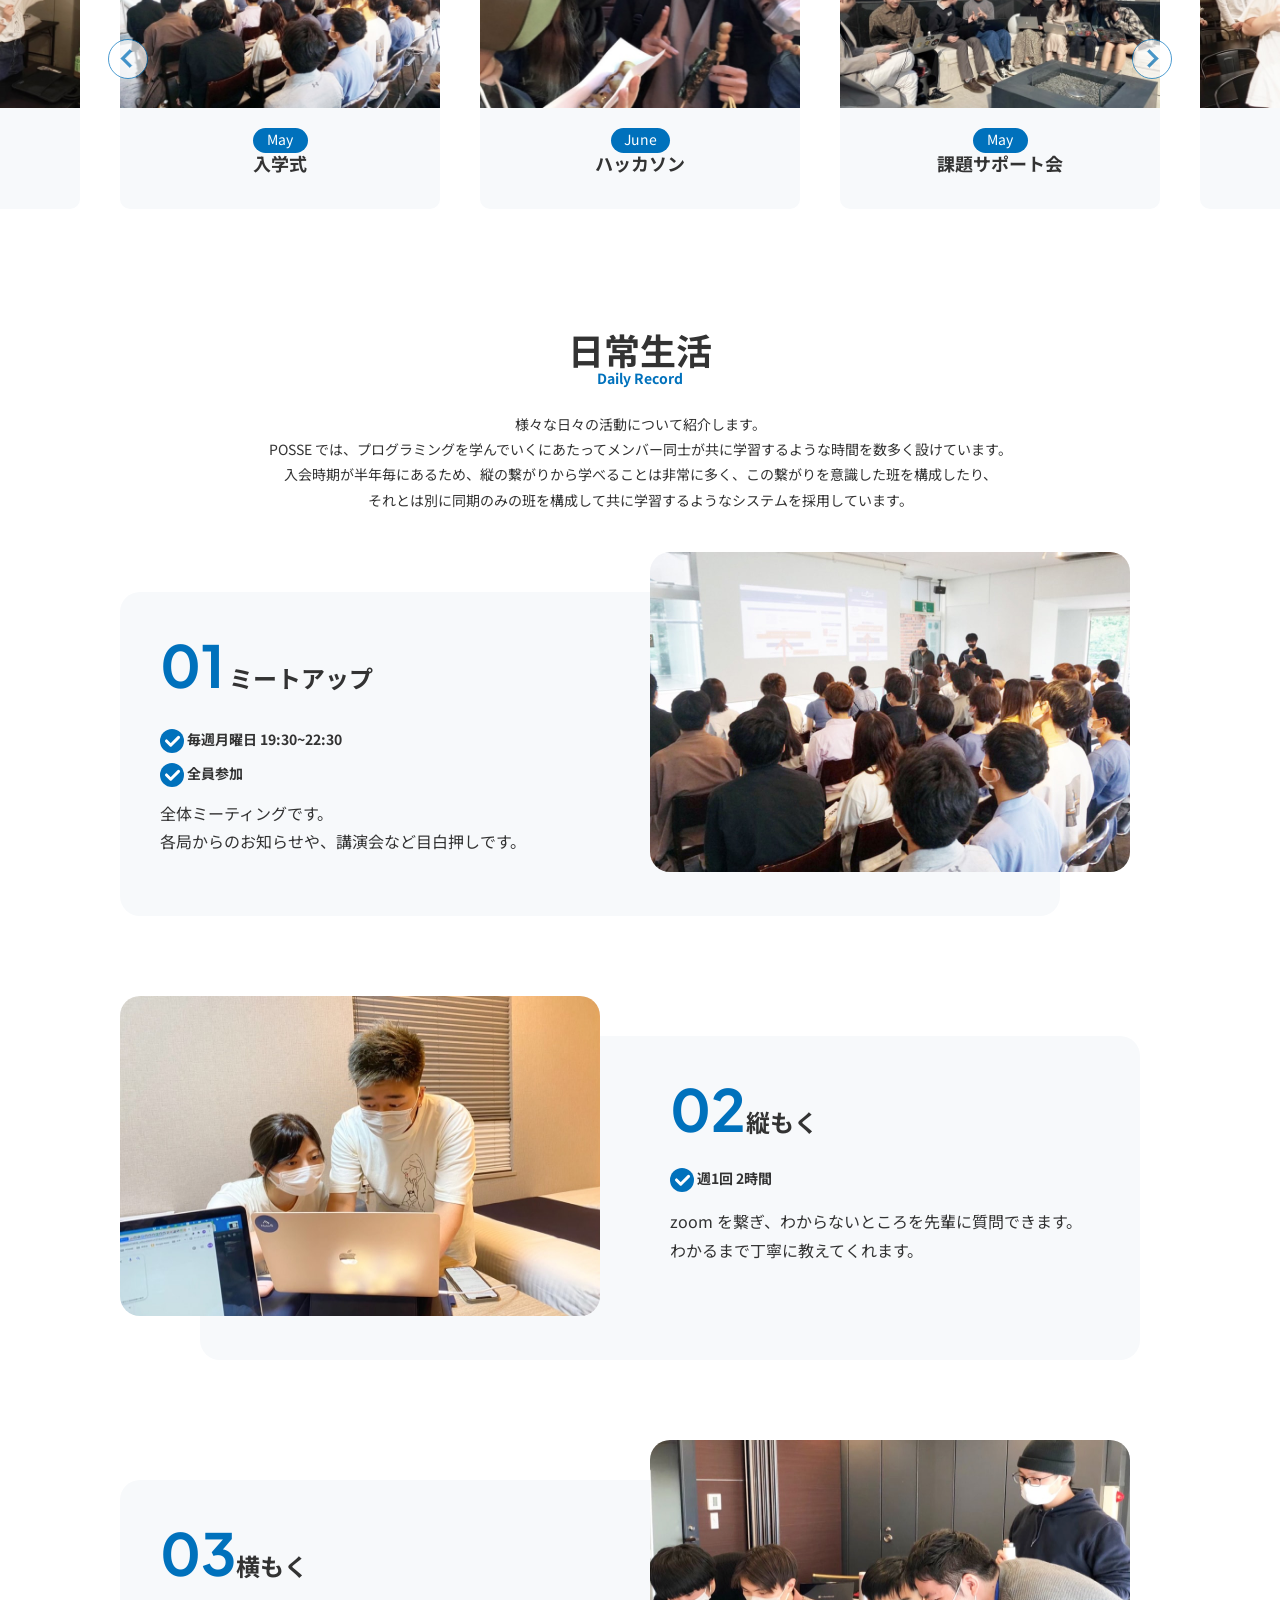
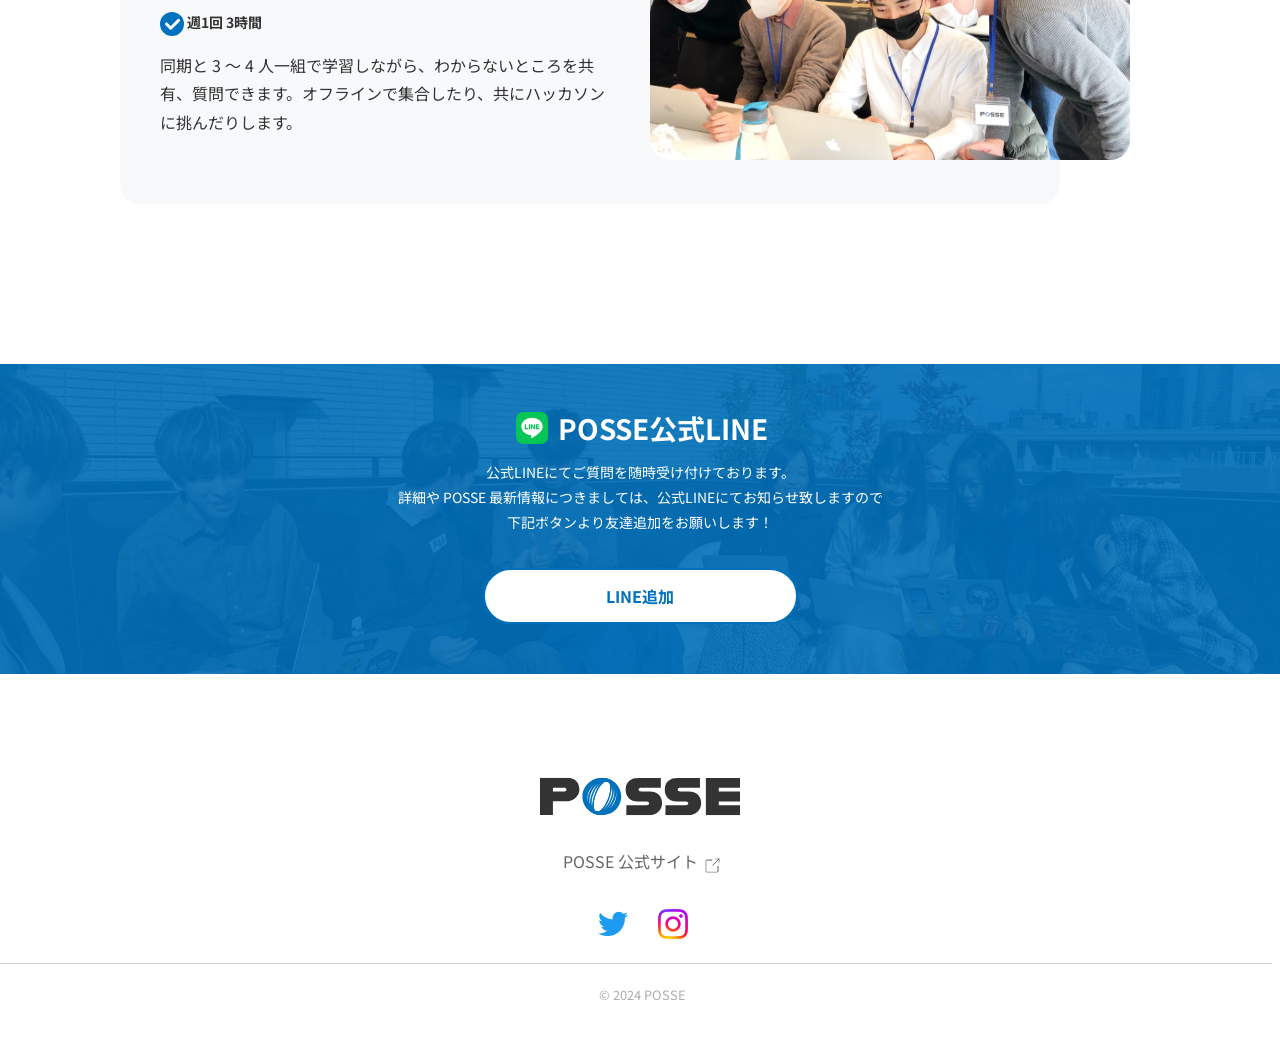
==== commit 3557431b: "ph1の避難場所" ====
--- a/index/index.html
+++ b/index/index.html
@@ -90,31 +90,32 @@
         </div>
         <p class="event-lead">POSSE では、年内に数多くのイベントを行っています。こちらに掲示してあるのはイベントの一部です。<br>プログラミングだけでなく、これらのイベントを共に経験し、仲間との友情はより深まります。</p>
       </div>
-      <div id="slider1" class="event-card splide" aria-label="Splideの基本的なHTML">
+      <div class="slide-wrapper">
+      <div id="slider1" class="event-card splide">
         <div class="splide__track">
-          <ul class="splide__list">
-            <li class="splide__slide">
+          <ul class="event-image splide__list">
+            <li class="splide__slide card1">
               <img src="../assets/img/img-event01.jpg" class="e-img1">
               <div class="card-body">
                 <p class="month">May</p>
                 <p class="card-title">入学式</p>
               </div>
             </li>
-            <li class="splide__slide">
+            <li class="splide__slide card1">
               <img src="../assets/img/img-event02.jpg" class="e-img2">
               <div class="card-body">
                 <p class="month2">June</p>
                 <p class="card-title">ハッカソン</p>
               </div>
             </li>
-            <li class="splide__slide">
+            <li class="splide__slide card1">
               <img src="../assets/img/img-event03.jpg" class="e-img3">
               <div class="card-body">
                 <p class="month">May</p>
                 <p class="card-title">課題サポート会</p>
               </div>
             </li>
-            <li class="splide__slide">
+            <li class="splide__slide card1">
               <img src="../assets/img/img-event04.jpg" class="e-img4">
               <div class="card-body">
                 <p class="month3">March-May</p>
@@ -123,6 +124,7 @@
             </li>
           </ul>
         </div>
+      </div>
       </div>
     </section>
     <section id="Daily" class="Daily">
@@ -140,7 +142,7 @@
       <div id="slider2" class="daily-slide splide">
         <div class="splide__track">
           <ul class="Daily-flow splide__list">
-            <li class="splide_slide Daily-card1">
+            <li class="splide__slide Daily-card1">
               <div class="Daily-text1">
                 <h1 class="meetup"><span>01</span> ミートアップ</h1>
                 <ul class="list-box">
@@ -155,7 +157,7 @@
                 <img src="../assets/img/img-daily01.jpg" class="Daily-img1">
               </div>
             </li>
-            <li class="splide_slide Daily-card2">
+            <li class="splide__slide Daily-card2">
               <div class="Daily-text2">
                 <h1 class="study"><span>02</span>縦もく</h1>
                 <ul>
@@ -169,7 +171,7 @@
                 <img src="../assets/img/img-daily02.jpg" class="Daily-img2">
               </div>
             </li>
-            <li class="splide_slide Daily-card3">
+            <li class="splide__slide Daily-card3">
               <div class="Daily-text1">
                 <h1 class="study2"><span>03</span>横もく</h1>
                 <ul>
--- a/assets/css/style.css
+++ b/assets/css/style.css
@@ -95,8 +95,6 @@
   filter: none;
 }
 
-
-
 .header.open .hamburger span:nth-child(1){
   transform: rotate(45deg) translate(7.5px, 7.5px);
   transition: 0.3s linear;
@@ -186,7 +184,6 @@
 .wrap-icon{
   display: inline;
 }
-
 
 /**
  * 2.2 - フッター
@@ -272,7 +269,6 @@
   margin: 24px 0;
   transform: translateX(-8px);
 }
-
 
 small{
   display: block;
@@ -402,8 +398,6 @@
  */
 .about-event{
   margin-top: 120px;
-  overflow-x: clip;
-  padding: 0 2rem;
 }
 
 .three{
@@ -448,15 +442,19 @@
   font-family: "Noto Sans JP", sans-serif;
 }
 
-
-/* .event-card .splide__track{
+.slide-wrapper{
+  overflow-x: clip;
+  padding: 0 2rem;
+}
+
+.event-card .splide__track{
   overflow: visible;
-} */
-
-/* .event-card{
+}
+
+.event-card{
   margin: 0 auto;
   margin-top: 30px; 
-} */
+}
 
 .e-img2{
   width: 320px;
@@ -481,7 +479,6 @@
 .card1{
   width: 320px;
   height: 301px;
-  overflow: hidden;
 }
 
 .card1 img{
@@ -583,7 +580,6 @@
 
 .Daily-card1{
   display: flex;
-  margin-top: 40px;
 }
 
 .Daily-text1{
@@ -649,11 +645,10 @@
   border-radius: 20px;
 }
 
+
 .Daily-card2{
   display: flex;
-  margin-top: 120px;
   flex-direction: row-reverse;
-  margin-right: 140px;
 }
 
 .Daily-text2{
@@ -723,7 +718,6 @@
 
 .Daily-card3{
   display: flex;
-  margin-top: 120px;
 }
 
 .Daily-detail3{
@@ -751,6 +745,7 @@
   background-size: contain;
   vertical-align: middle
 }
+
 /**
  * 2.7 - 公式LINE
  */
@@ -833,3 +828,30 @@
 /**
  * 3.2 - スライダー
  */
+.splide__arrows .splide__arrow--prev,
+.splide__arrows .splide__arrow--next{
+  width: 40px;
+  height: 40px;
+  background-color: #fff;
+  border: 1px solid #0071BC;
+}
+
+.splide__arrow--next svg path,
+.splide__arrow--prev svg path{
+  stroke: #0071BC;
+  fill: #0071BC;
+}
+
+.splide .splide__pagination{
+  bottom: -30px;
+}
+
+.splide .splide__pagination__page{
+  background: #fff;
+  border: 1px solid #0071BC;
+}
+
+.splide .splide__pagination__page.is-active{
+  background: #0071BC;
+  border: 1px solid #0071BC;
+}
--- a/assets/css/sp/style.css
+++ b/assets/css/sp/style.css
@@ -245,7 +245,7 @@
   }
 
   .explain-long{
-    width: 95%;
+    width: 96%;
     margin: 20px auto 0;
     padding: 0;
     height: 250px;
@@ -296,7 +296,7 @@
     height: 301px;
   }
 
-  .card1 img {
+  .event-image .card1 img {
     border-radius: 10px 10px 0 0;
   }
 
@@ -336,12 +336,21 @@
     flex-direction: column-reverse;
     width: 320px;
     margin: 0;
-    flex: 0 0 100%;
+    flex: 1 0 auto;
   }
   .Daily-text1{
     width: 320px;
     margin: 0;
     border-radius: 0 0 20px 20px;
+    height: 275px;
+  }
+
+  .meetup{
+  padding: 20px 0 0 40px;
+  }
+
+  .meetup span{
+    font-size: 40px;
   }
 
   .Daily-img1{
@@ -357,23 +366,28 @@
     margin: 0 auto;
   }
 
+
   .Daily-card2{
     display: flex;
     flex-direction: column-reverse;
     width: 320px;
-    margin: 0;
-    flex: 0 0 100%;
+    flex: 1 0 auto;
   }
 
     .Daily-text2{
     width: 320px;
     margin: 0;
     border-radius: 0 0 20px 20px;
+    height: 275px;
   }
 
   .study{
     margin: 0;
-    padding-left: 40px;
+    padding: 20px 0 0 40px;
+  }
+
+  .study span{
+    font-size: 40px;
   }
 
   .Daily-list2{
@@ -382,7 +396,7 @@
   }
 
   .Daily-detail2{
-    margin: 0 auto;
+    margin: 25px auto;
     width: 300px;
     height: auto;
   }
@@ -401,9 +415,13 @@
     margin: 0;
     flex: 0 0 100%;
   }
-  .Daily-text3{
-    width: 320px;
-    margin: 0;
+
+  .study2{
+    padding: 20px 0 0 40px;
+  }
+
+  .study2 span{
+    font-size: 40px;
   }
 
   .Daily-img3{
@@ -411,6 +429,10 @@
     width: 320px;
     height: 200px;
     border-radius: 20px 20px 0 0;
+  }
+
+  .Daily-list3{
+    padding: 20px 0 15px 40px;
   }
 
   .Daily-detail3{
@@ -421,8 +443,24 @@
 
   .list-box{
     width: 250px;
-  }
-}
+    margin: 20px 0 12px 40px;
+  }
+}
+
+@media (min-width: 768px) {
+.Daily-flow .Daily-card1{
+  margin-top: 40px;
+  }
+
+  .Daily-flow .Daily-card2{
+    margin: 120px 140px 0 0;
+  }
+
+  .Daily-flow .Daily-card3{
+    margin-top: 120px;
+  }
+}
+
   /**
   * 2.7 - 公式LINE
   */
